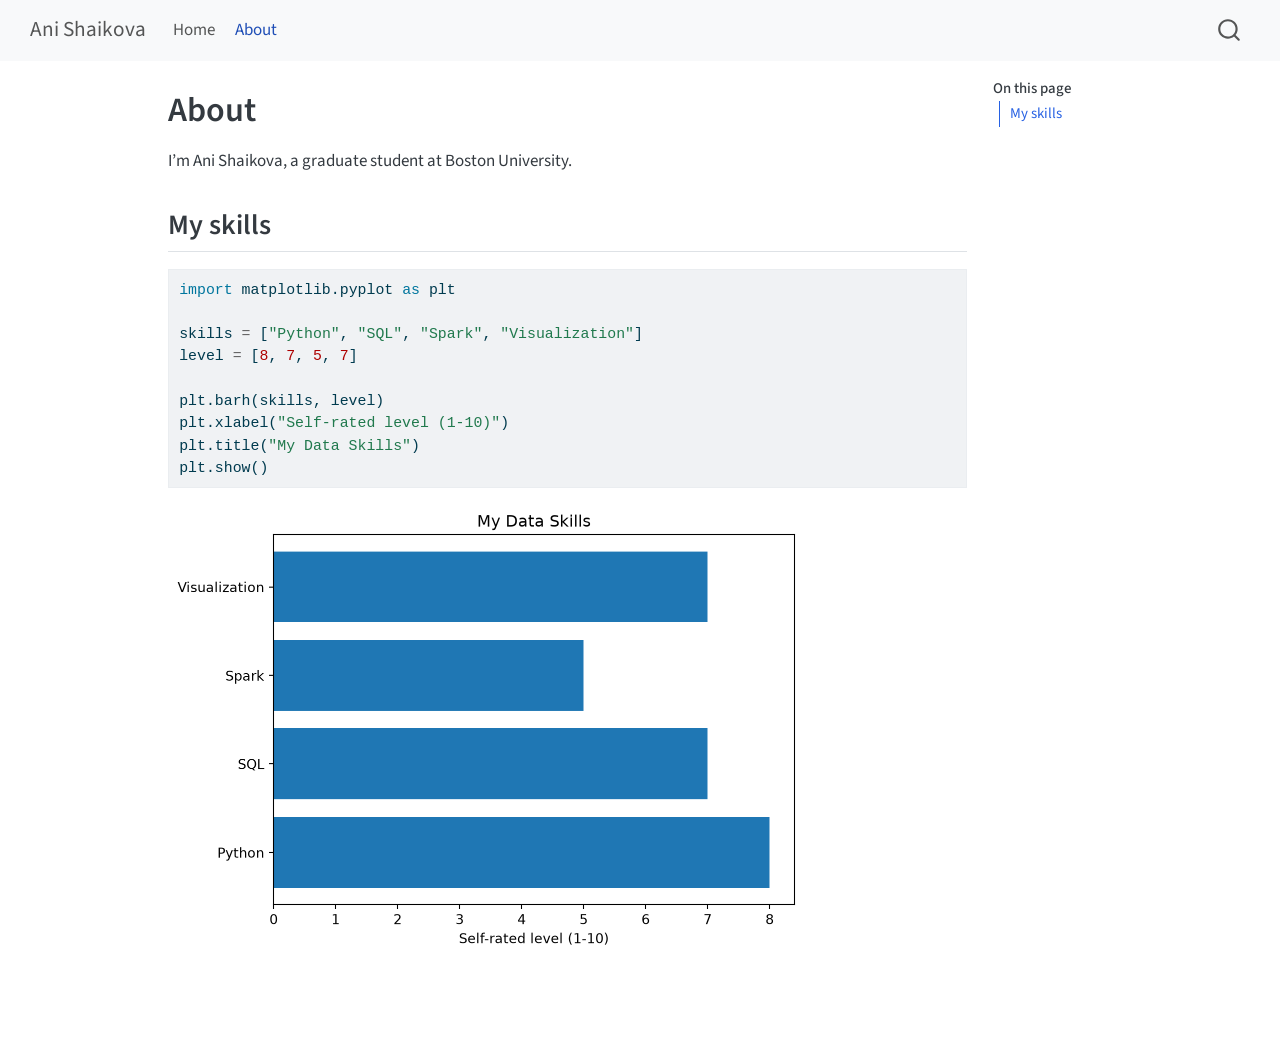
==== docs/about.html @ e674c38f "Initial Quarto website" ====
<!DOCTYPE html>
<html xmlns="http://www.w3.org/1999/xhtml" lang="en" xml:lang="en"><head>

<meta charset="utf-8">
<meta name="generator" content="quarto-1.10.18">

<meta name="viewport" content="width=device-width, initial-scale=1.0, user-scalable=yes">


<title>About – Ani Shaikova</title>
<style>
/* Default styles provided by pandoc.
** See https://pandoc.org/MANUAL.html#variables-for-html for config info.
*/
span.smallcaps{font-variant: small-caps;}
div.columns{display: flex; gap: 1.5em;}
div.column{flex: auto;}
@media screen {
div.columns{gap: min(4vw, 1.5em);}
div.column{overflow-x: auto;}
}
div.hanging-indent{margin-left: 1.5em; text-indent: -1.5em;}
ul.task-list{list-style: none;}
ul.task-list li input[type="checkbox"] {
  width: 0.8em;
  margin: 0 0.8em 0.2em -1em; /* quarto-specific, see https://github.com/quarto-dev/quarto-cli/issues/4556 */ 
  vertical-align: middle;
}
/* CSS for syntax highlighting */
html { -webkit-text-size-adjust: 100%; }
pre > code.sourceCode { white-space: pre; position: relative; }
pre > code.sourceCode > span { display: inline-block; line-height: 1.25; }
pre > code.sourceCode > span:empty { height: 1.2em; }
.sourceCode { overflow: visible; }
code.sourceCode > span { color: inherit; text-decoration: inherit; }
div.sourceCode { margin: 1em 0; }
pre.sourceCode { margin: 0; }
@media screen {
div.sourceCode { overflow: auto; }
}
@media print {
pre > code.sourceCode { white-space: pre-wrap; }
pre > code.sourceCode > span { text-indent: -5em; padding-left: 5em; }
}
pre.numberSource code
  { counter-reset: source-line 0; }
pre.numberSource code > span
  { position: relative; left: -4em; counter-increment: source-line; }
pre.numberSource code > span > a:first-child::before
  { content: counter(source-line);
    position: relative; left: -1em; text-align: right; vertical-align: baseline;
    border: none; display: inline-block;
    -webkit-touch-callout: none; -webkit-user-select: none;
    -khtml-user-select: none; -moz-user-select: none;
    -ms-user-select: none; user-select: none;
    padding: 0 4px; width: 4em;
  }
pre.numberSource { margin-left: 3em;  padding-left: 4px; }
div.sourceCode
  {   }
@media screen {
pre > code.sourceCode > span > a:first-child::before { text-decoration: underline; }
}
</style>


<script src="site_libs/quarto-nav/quarto-nav.js"></script>
<script src="site_libs/quarto-nav/headroom.min.js"></script>
<script src="site_libs/clipboard/clipboard.min.js"></script>
<script src="site_libs/quarto-search/autocomplete.umd.js"></script>
<script src="site_libs/quarto-search/fuse.min.js"></script>
<script src="site_libs/quarto-search/quarto-search.js"></script>
<meta name="quarto:offset" content="./">
<script src="site_libs/quarto-html/quarto.js" type="module"></script>
<script src="site_libs/quarto-html/tabsets/tabsets.js" type="module"></script>
<script src="site_libs/quarto-html/popper.min.js"></script>
<script src="site_libs/quarto-html/tippy.umd.min.js"></script>
<script src="site_libs/quarto-html/anchor.min.js"></script>
<link href="site_libs/quarto-html/tippy.css" rel="stylesheet">
<link href="site_libs/quarto-html/quarto-syntax-highlighting-64a204ab8560d761af7679ceaba22944.css" rel="stylesheet" id="quarto-text-highlighting-styles">
<script src="site_libs/bootstrap/bootstrap.min.js"></script>
<link href="site_libs/bootstrap/bootstrap-icons.css" rel="stylesheet">
<link href="site_libs/bootstrap/bootstrap-66b905eaf8fd7b3c0ab794c947ff3da0.min.css" rel="stylesheet" append-hash="true" id="quarto-bootstrap" data-mode="light">
<script id="quarto-search-options" type="application/json">{
  "location": "navbar",
  "copy-button": false,
  "collapse-after": 3,
  "panel-placement": "end",
  "type": "overlay",
  "limit": 50,
  "keyboard-shortcut": [
    "f",
    "/",
    "s"
  ],
  "show-item-context": false,
  "language": {
    "search-no-results-text": "No results",
    "search-matching-documents-text": "matching documents",
    "search-copy-link-title": "Copy link to search",
    "search-hide-matches-text": "Hide additional matches",
    "search-more-match-text": "more match in this document",
    "search-more-matches-text": "more matches in this document",
    "search-clear-button-title": "Clear",
    "search-text-placeholder": "",
    "search-detached-cancel-button-title": "Cancel",
    "search-submit-button-title": "Submit",
    "search-label": "Search"
  }
}</script>


</head>

<body class="nav-fixed quarto-light">

<div id="quarto-search-results"></div>
  <header id="quarto-header" class="headroom fixed-top">
    <nav class="navbar navbar-expand-lg " data-bs-theme="dark">
      <div class="navbar-container container-fluid">
      <div class="navbar-brand-container mx-auto">
    <a class="navbar-brand" href="./index.html">
    <span class="navbar-title">Ani Shaikova</span>
    </a>
  </div>
            <div id="quarto-search" class="" title="Search"></div>
          <button class="navbar-toggler" type="button" data-bs-toggle="collapse" data-bs-target="#navbarCollapse" aria-controls="navbarCollapse" role="menu" aria-expanded="false" aria-label="Toggle navigation" onclick="if (window.quartoToggleHeadroom) { window.quartoToggleHeadroom(); }">
  <span class="navbar-toggler-icon"></span>
</button>
          <div class="collapse navbar-collapse" id="navbarCollapse">
            <ul class="navbar-nav navbar-nav-scroll me-auto">
  <li class="nav-item">
    <a class="nav-link" href="./index.html"> 
<span class="menu-text">Home</span></a>
  </li>  
  <li class="nav-item">
    <a class="nav-link active" href="./about.html" aria-current="page"> 
<span class="menu-text">About</span></a>
  </li>  
</ul>
          </div> <!-- /navcollapse -->
            <div class="quarto-navbar-tools">
</div>
      </div> <!-- /container-fluid -->
    </nav>
</header>
<!-- content -->
<div id="quarto-content" class="quarto-container page-columns page-rows-contents page-layout-article page-navbar">
<!-- sidebar -->
<!-- margin-sidebar -->
    <div id="quarto-margin-sidebar" class="sidebar margin-sidebar">
        <nav id="TOC" role="doc-toc" class="toc-active">
    <h2 id="toc-title">On this page</h2>
   
  <ul>
  <li><a href="#my-skills" id="toc-my-skills" class="nav-link active" data-scroll-target="#my-skills">My skills</a></li>
  </ul>
</nav>
    </div>
<!-- main -->
<main class="content" id="quarto-document-content">

<header id="title-block-header" class="quarto-title-block default">
<div class="quarto-title">
<h1 class="title">About</h1>
</div>



<div class="quarto-title-meta">

    
  
    
  </div>
  


</header>


<p>I’m Ani Shaikova, a graduate student at Boston University.</p>
<section id="my-skills" class="level2">
<h2 class="anchored" data-anchor-id="my-skills">My skills</h2>
<div id="a8927f23" class="cell" data-execution_count="1">
<div class="code-copy-outer-scaffold"><div class="sourceCode cell-code" id="cb1"><pre class="sourceCode python code-with-copy"><code class="sourceCode python"><span id="cb1-1"><a href="#cb1-1" aria-hidden="true" tabindex="-1"></a><span class="im">import</span> matplotlib.pyplot <span class="im">as</span> plt</span>
<span id="cb1-2"><a href="#cb1-2" aria-hidden="true" tabindex="-1"></a></span>
<span id="cb1-3"><a href="#cb1-3" aria-hidden="true" tabindex="-1"></a>skills <span class="op">=</span> [<span class="st">"Python"</span>, <span class="st">"SQL"</span>, <span class="st">"Spark"</span>, <span class="st">"Visualization"</span>]</span>
<span id="cb1-4"><a href="#cb1-4" aria-hidden="true" tabindex="-1"></a>level <span class="op">=</span> [<span class="dv">8</span>, <span class="dv">7</span>, <span class="dv">5</span>, <span class="dv">7</span>]</span>
<span id="cb1-5"><a href="#cb1-5" aria-hidden="true" tabindex="-1"></a></span>
<span id="cb1-6"><a href="#cb1-6" aria-hidden="true" tabindex="-1"></a>plt.barh(skills, level)</span>
<span id="cb1-7"><a href="#cb1-7" aria-hidden="true" tabindex="-1"></a>plt.xlabel(<span class="st">"Self-rated level (1-10)"</span>)</span>
<span id="cb1-8"><a href="#cb1-8" aria-hidden="true" tabindex="-1"></a>plt.title(<span class="st">"My Data Skills"</span>)</span>
<span id="cb1-9"><a href="#cb1-9" aria-hidden="true" tabindex="-1"></a>plt.show()</span></code></pre></div><button title="Copy to Clipboard" class="code-copy-button"><i class="bi"></i></button></div>
<div class="cell-output cell-output-display">
<div>
<figure class="figure">
<p><img src="about_files/figure-html/cell-2-output-1.png" width="636" height="451" class="figure-img"></p>
</figure>
</div>
</div>
</div>


</section>

</main> <!-- /main -->
<script id="quarto-html-after-body" type="application/javascript">
  window.document.addEventListener("DOMContentLoaded", function (event) {
    const icon = "";
    const anchorJS = new window.AnchorJS();
    anchorJS.options = {
      placement: 'right',
      icon: icon
    };
    anchorJS.add('.anchored');
    const isCodeAnnotation = (el) => {
      for (const clz of el.classList) {
        if (clz.startsWith('code-annotation-')) {                     
          return true;
        }
      }
      return false;
    }
    const onCopySuccess = function(e) {
      // button target
      const button = e.trigger;
      // don't keep focus
      button.blur();
      // flash "checked"
      button.classList.add('code-copy-button-checked');
      var currentTitle = button.getAttribute("title");
      button.setAttribute("title", "Copied!");
      let tooltip;
      if (window.bootstrap) {
        button.setAttribute("data-bs-toggle", "tooltip");
        button.setAttribute("data-bs-placement", "left");
        button.setAttribute("data-bs-title", "Copied!");
        tooltip = new bootstrap.Tooltip(button, 
          { trigger: "manual", 
            customClass: "code-copy-button-tooltip",
            offset: [0, -8]});
        tooltip.show();    
      }
      setTimeout(function() {
        if (tooltip) {
          tooltip.hide();
          button.removeAttribute("data-bs-title");
          button.removeAttribute("data-bs-toggle");
          button.removeAttribute("data-bs-placement");
        }
        button.setAttribute("title", currentTitle);
        button.classList.remove('code-copy-button-checked');
      }, 1000);
      // clear code selection
      e.clearSelection();
    }
    const getTextToCopy = function(trigger) {
      const outerScaffold = trigger.parentElement.cloneNode(true);
      const codeEl = outerScaffold.querySelector('code');
      for (const childEl of codeEl.children) {
        if (isCodeAnnotation(childEl)) {
          childEl.remove();
        }
      }
      return codeEl.innerText;
    }
    const clipboard = new window.ClipboardJS('.code-copy-button:not([data-in-quarto-modal])', {
      text: getTextToCopy
    });
    clipboard.on('success', onCopySuccess);
    if (window.document.getElementById('quarto-embedded-source-code-modal')) {
      const clipboardModal = new window.ClipboardJS('.code-copy-button[data-in-quarto-modal]', {
        text: getTextToCopy,
        container: window.document.getElementById('quarto-embedded-source-code-modal')
      });
      clipboardModal.on('success', onCopySuccess);
    }
      var localhostRegex = new RegExp(/^(?:http|https):\/\/localhost\:?[0-9]*\//);
      var mailtoRegex = new RegExp(/^mailto:/);
        var filterRegex = new RegExp('/' + window.location.host + '/');
      var isInternal = (href) => {
          return filterRegex.test(href) || localhostRegex.test(href) || mailtoRegex.test(href);
      }
      // Inspect non-navigation links and adorn them if external
     var links = window.document.querySelectorAll('a[href]:not(.nav-link):not(.navbar-brand):not(.toc-action):not(.sidebar-link):not(.sidebar-item-toggle):not(.pagination-link):not(.no-external):not([aria-hidden]):not(.dropdown-item):not(.quarto-navigation-tool):not(.about-link)');
      for (var i=0; i<links.length; i++) {
        const link = links[i];
        if (!isInternal(link.href)) {
          // undo the damage that might have been done by quarto-nav.js in the case of
          // links that we want to consider external
          if (link.dataset.originalHref !== undefined) {
            link.href = link.dataset.originalHref;
          }
        }
      }
    function tippyHover(el, contentFn, onTriggerFn, onUntriggerFn) {
      const config = {
        allowHTML: true,
        maxWidth: 500,
        delay: 100,
        arrow: false,
        appendTo: function(el) {
            return el.parentElement;
        },
        interactive: true,
        interactiveBorder: 10,
        theme: 'quarto',
        placement: 'bottom-start',
      };
      if (contentFn) {
        config.content = contentFn;
      }
      if (onTriggerFn) {
        config.onTrigger = onTriggerFn;
      }
      if (onUntriggerFn) {
        config.onUntrigger = onUntriggerFn;
      }
      window.tippy(el, config); 
    }
    const noterefs = window.document.querySelectorAll('a[role="doc-noteref"]');
    for (var i=0; i<noterefs.length; i++) {
      const ref = noterefs[i];
      tippyHover(ref, function() {
        // use id or data attribute instead here
        let href = ref.getAttribute('data-footnote-href') || ref.getAttribute('href');
        try { href = new URL(href).hash; } catch {}
        const id = href.replace(/^#\/?/, "");
        const note = window.document.getElementById(id);
        if (note) {
          return note.innerHTML;
        } else {
          return "";
        }
      });
    }
    const xrefs = window.document.querySelectorAll('a.quarto-xref');
    const processXRef = (id, note) => {
      // Strip column container classes
      const stripColumnClz = (el) => {
        el.classList.remove("page-full", "page-columns");
        if (el.children) {
          for (const child of el.children) {
            stripColumnClz(child);
          }
        }
      }
      stripColumnClz(note)
      if (id === null || id.startsWith('sec-')) {
        // Special case sections, only their first couple elements
        const container = document.createElement("div");
        if (note.children && note.children.length > 2) {
          container.appendChild(note.children[0].cloneNode(true));
          for (let i = 1; i < note.children.length; i++) {
            const child = note.children[i];
            if (child.tagName === "P" && child.innerText === "") {
              continue;
            } else {
              container.appendChild(child.cloneNode(true));
              break;
            }
          }
          if (window.Quarto?.typesetMath) {
            window.Quarto.typesetMath(container);
          }
          return container.innerHTML
        } else {
          if (window.Quarto?.typesetMath) {
            window.Quarto.typesetMath(note);
          }
          return note.innerHTML;
        }
      } else {
        // Remove any anchor links if they are present
        const anchorLink = note.querySelector('a.anchorjs-link');
        if (anchorLink) {
          anchorLink.remove();
        }
        if (window.Quarto?.typesetMath) {
          window.Quarto.typesetMath(note);
        }
        if (note.classList.contains("callout")) {
          return note.outerHTML;
        } else {
          return note.innerHTML;
        }
      }
    }
    for (var i=0; i<xrefs.length; i++) {
      const xref = xrefs[i];
      tippyHover(xref, undefined, function(instance) {
        instance.disable();
        let url = xref.getAttribute('href');
        let hash = undefined; 
        if (url.startsWith('#')) {
          hash = url;
        } else {
          try { hash = new URL(url).hash; } catch {}
        }
        if (hash) {
          const id = hash.replace(/^#\/?/, "");
          const note = window.document.getElementById(id);
          if (note !== null) {
            try {
              const html = processXRef(id, note.cloneNode(true));
              instance.setContent(html);
            } finally {
              instance.enable();
              instance.show();
            }
          } else {
            // See if we can fetch this
            fetch(url.split('#')[0])
            .then(res => res.text())
            .then(html => {
              const parser = new DOMParser();
              const htmlDoc = parser.parseFromString(html, "text/html");
              const note = htmlDoc.getElementById(id);
              if (note !== null) {
                const html = processXRef(id, note);
                instance.setContent(html);
              } 
            }).finally(() => {
              instance.enable();
              instance.show();
            });
          }
        } else {
          // See if we can fetch a full url (with no hash to target)
          // This is a special case and we should probably do some content thinning / targeting
          fetch(url)
          .then(res => res.text())
          .then(html => {
            const parser = new DOMParser();
            const htmlDoc = parser.parseFromString(html, "text/html");
            const note = htmlDoc.querySelector('main.content');
            if (note !== null) {
              // This should only happen for chapter cross references
              // (since there is no id in the URL)
              // remove the first header
              if (note.children.length > 0 && note.children[0].tagName === "HEADER") {
                note.children[0].remove();
              }
              const html = processXRef(null, note);
              instance.setContent(html);
            } 
          }).finally(() => {
            instance.enable();
            instance.show();
          });
        }
      }, function(instance) {
      });
    }
        let selectedAnnoteEl;
        const selectorForAnnotation = ( cell, annotation) => {
          let cellAttr = 'data-code-cell="' + cell + '"';
          let lineAttr = 'data-code-annotation="' +  annotation + '"';
          const selector = 'span[' + cellAttr + '][' + lineAttr + ']';
          return selector;
        }
        const selectCodeLines = (annoteEl) => {
          const doc = window.document;
          const targetCell = annoteEl.getAttribute("data-target-cell");
          const targetAnnotation = annoteEl.getAttribute("data-target-annotation");
          const annoteSpan = window.document.querySelector(selectorForAnnotation(targetCell, targetAnnotation));
          const lines = annoteSpan.getAttribute("data-code-lines").split(",");
          const lineIds = lines.map((line) => {
            return targetCell + "-" + line;
          })
          let top = null;
          let height = null;
          let parent = null;
          if (lineIds.length > 0) {
              //compute the position of the single el (top and bottom and make a div)
              const el = window.document.getElementById(lineIds[0]);
              top = el.offsetTop;
              height = el.offsetHeight;
              parent = el.parentElement.parentElement;
            if (lineIds.length > 1) {
              const lastEl = window.document.getElementById(lineIds[lineIds.length - 1]);
              const bottom = lastEl.offsetTop + lastEl.offsetHeight;
              height = bottom - top;
            }
            if (top !== null && height !== null && parent !== null) {
              // cook up a div (if necessary) and position it 
              let div = window.document.getElementById("code-annotation-line-highlight");
              if (div === null) {
                div = window.document.createElement("div");
                div.setAttribute("id", "code-annotation-line-highlight");
                div.style.position = 'absolute';
                parent.appendChild(div);
              }
              div.style.top = top - 2 + "px";
              div.style.height = height + 4 + "px";
              div.style.left = 0;
              let gutterDiv = window.document.getElementById("code-annotation-line-highlight-gutter");
              if (gutterDiv === null) {
                gutterDiv = window.document.createElement("div");
                gutterDiv.setAttribute("id", "code-annotation-line-highlight-gutter");
                gutterDiv.style.position = 'absolute';
                const codeCell = window.document.getElementById(targetCell);
                const gutter = codeCell.querySelector('.code-annotation-gutter');
                gutter.appendChild(gutterDiv);
              }
              gutterDiv.style.top = top - 2 + "px";
              gutterDiv.style.height = height + 4 + "px";
            }
            selectedAnnoteEl = annoteEl;
          }
        };
        const unselectCodeLines = () => {
          const elementsIds = ["code-annotation-line-highlight", "code-annotation-line-highlight-gutter"];
          elementsIds.forEach((elId) => {
            const div = window.document.getElementById(elId);
            if (div) {
              div.remove();
            }
          });
          selectedAnnoteEl = undefined;
        };
          // Handle positioning of the toggle
      window.addEventListener(
        "resize",
        throttle(() => {
          elRect = undefined;
          if (selectedAnnoteEl) {
            selectCodeLines(selectedAnnoteEl);
          }
        }, 10)
      );
      function throttle(fn, ms) {
      let throttle = false;
      let timer;
        return (...args) => {
          if(!throttle) { // first call gets through
              fn.apply(this, args);
              throttle = true;
          } else { // all the others get throttled
              if(timer) clearTimeout(timer); // cancel #2
              timer = setTimeout(() => {
                fn.apply(this, args);
                timer = throttle = false;
              }, ms);
          }
        };
      }
        // Attach click handler to the DT
        const annoteDls = window.document.querySelectorAll('dt[data-target-cell]');
        for (const annoteDlNode of annoteDls) {
          annoteDlNode.addEventListener('click', (event) => {
            const clickedEl = event.target;
            if (clickedEl !== selectedAnnoteEl) {
              unselectCodeLines();
              const activeEl = window.document.querySelector('dt[data-target-cell].code-annotation-active');
              if (activeEl) {
                activeEl.classList.remove('code-annotation-active');
              }
              selectCodeLines(clickedEl);
              clickedEl.classList.add('code-annotation-active');
            } else {
              // Unselect the line
              unselectCodeLines();
              clickedEl.classList.remove('code-annotation-active');
            }
          });
        }
    const findCites = (el) => {
      const parentEl = el.parentElement;
      if (parentEl) {
        const cites = parentEl.dataset.cites;
        if (cites) {
          return {
            el,
            cites: cites.split(' ')
          };
        } else {
          return findCites(el.parentElement)
        }
      } else {
        return undefined;
      }
    };
    var bibliorefs = window.document.querySelectorAll('a[role="doc-biblioref"]');
    for (var i=0; i<bibliorefs.length; i++) {
      const ref = bibliorefs[i];
      const citeInfo = findCites(ref);
      if (citeInfo) {
        tippyHover(citeInfo.el, function() {
          var popup = window.document.createElement('div');
          citeInfo.cites.forEach(function(cite) {
            var citeDiv = window.document.createElement('div');
            citeDiv.classList.add('hanging-indent');
            citeDiv.classList.add('csl-entry');
            var biblioDiv = window.document.getElementById('ref-' + cite);
            if (biblioDiv) {
              citeDiv.innerHTML = biblioDiv.innerHTML;
            }
            popup.appendChild(citeDiv);
          });
          return popup.innerHTML;
        });
      }
    }
  });
  </script>
</div> <!-- /content -->




</body></html>
---- docs/site_libs/quarto-html/tippy.css ----
.tippy-box[data-animation=fade][data-state=hidden]{opacity:0}[data-tippy-root]{max-width:calc(100vw - 10px)}.tippy-box{position:relative;background-color:#333;color:#fff;border-radius:4px;font-size:14px;line-height:1.4;white-space:normal;outline:0;transition-property:transform,visibility,opacity}.tippy-box[data-placement^=top]>.tippy-arrow{bottom:0}.tippy-box[data-placement^=top]>.tippy-arrow:before{bottom:-7px;left:0;border-width:8px 8px 0;border-top-color:initial;transform-origin:center top}.tippy-box[data-placement^=bottom]>.tippy-arrow{top:0}.tippy-box[data-placement^=bottom]>.tippy-arrow:before{top:-7px;left:0;border-width:0 8px 8px;border-bottom-color:initial;transform-origin:center bottom}.tippy-box[data-placement^=left]>.tippy-arrow{right:0}.tippy-box[data-placement^=left]>.tippy-arrow:before{border-width:8px 0 8px 8px;border-left-color:initial;right:-7px;transform-origin:center left}.tippy-box[data-placement^=right]>.tippy-arrow{left:0}.tippy-box[data-placement^=right]>.tippy-arrow:before{left:-7px;border-width:8px 8px 8px 0;border-right-color:initial;transform-origin:center right}.tippy-box[data-inertia][data-state=visible]{transition-timing-function:cubic-bezier(.54,1.5,.38,1.11)}.tippy-arrow{width:16px;height:16px;color:#333}.tippy-arrow:before{content:"";position:absolute;border-color:transparent;border-style:solid}.tippy-content{position:relative;padding:5px 9px;z-index:1}
---- docs/site_libs/quarto-html/quarto-syntax-highlighting-64a204ab8560d761af7679ceaba22944.css ----
/* quarto syntax highlight colors */
:root {
  --quarto-hl-ot-color: #003B4F;
  --quarto-hl-at-color: #657422;
  --quarto-hl-ss-color: #20794D;
  --quarto-hl-an-color: #5E5E5E;
  --quarto-hl-fu-color: #4758AB;
  --quarto-hl-st-color: #20794D;
  --quarto-hl-cf-color: #003B4F;
  --quarto-hl-op-color: #5E5E5E;
  --quarto-hl-er-color: #AD0000;
  --quarto-hl-bn-color: #AD0000;
  --quarto-hl-al-color: #AD0000;
  --quarto-hl-va-color: #111111;
  --quarto-hl-bu-color: inherit;
  --quarto-hl-ex-color: inherit;
  --quarto-hl-pp-color: #AD0000;
  --quarto-hl-in-color: #5E5E5E;
  --quarto-hl-vs-color: #20794D;
  --quarto-hl-wa-color: #5E5E5E;
  --quarto-hl-do-color: #5E5E5E;
  --quarto-hl-im-color: #00769E;
  --quarto-hl-ch-color: #20794D;
  --quarto-hl-dt-color: #AD0000;
  --quarto-hl-fl-color: #AD0000;
  --quarto-hl-co-color: #5E5E5E;
  --quarto-hl-cv-color: #5E5E5E;
  --quarto-hl-cn-color: #8f5902;
  --quarto-hl-sc-color: #5E5E5E;
  --quarto-hl-dv-color: #AD0000;
  --quarto-hl-kw-color: #003B4F;
}

/* other quarto variables */
:root {
  --quarto-font-monospace: SFMono-Regular, Menlo, Monaco, Consolas, "Liberation Mono", "Courier New", monospace;
}

/* syntax highlight based on Pandoc's rules */
pre > code.sourceCode > span {
  color: #003B4F;
}

code.sourceCode > span {
  color: #003B4F;
}

div.sourceCode,
div.sourceCode pre.sourceCode {
  color: #003B4F;
}

/* Normal */
code span {
  color: #003B4F;
}

/* Alert */
code span.al {
  color: #AD0000;
  font-style: inherit;
}

/* Annotation */
code span.an {
  color: #5E5E5E;
  font-style: inherit;
}

/* Attribute */
code span.at {
  color: #657422;
  font-style: inherit;
}

/* BaseN */
code span.bn {
  color: #AD0000;
  font-style: inherit;
}

/* BuiltIn */
code span.bu {
  font-style: inherit;
}

/* ControlFlow */
code span.cf {
  color: #003B4F;
  font-weight: bold;
  font-style: inherit;
}

/* Char */
code span.ch {
  color: #20794D;
  font-style: inherit;
}

/* Constant */
code span.cn {
  color: #8f5902;
  font-style: inherit;
}

/* Comment */
code span.co {
  color: #5E5E5E;
  font-style: inherit;
}

/* CommentVar */
code span.cv {
  color: #5E5E5E;
  font-style: italic;
}

/* Documentation */
code span.do {
  color: #5E5E5E;
  font-style: italic;
}

/* DataType */
code span.dt {
  color: #AD0000;
  font-style: inherit;
}

/* DecVal */
code span.dv {
  color: #AD0000;
  font-style: inherit;
}

/* Error */
code span.er {
  color: #AD0000;
  font-style: inherit;
}

/* Extension */
code span.ex {
  font-style: inherit;
}

/* Float */
code span.fl {
  color: #AD0000;
  font-style: inherit;
}

/* Function */
code span.fu {
  color: #4758AB;
  font-style: inherit;
}

/* Import */
code span.im {
  color: #00769E;
  font-style: inherit;
}

/* Information */
code span.in {
  color: #5E5E5E;
  font-style: inherit;
}

/* Keyword */
code span.kw {
  color: #003B4F;
  font-weight: bold;
  font-style: inherit;
}

/* Operator */
code span.op {
  color: #5E5E5E;
  font-style: inherit;
}

/* Other */
code span.ot {
  color: #003B4F;
  font-style: inherit;
}

/* Preprocessor */
code span.pp {
  color: #AD0000;
  font-style: inherit;
}

/* SpecialChar */
code span.sc {
  color: #5E5E5E;
  font-style: inherit;
}

/* SpecialString */
code span.ss {
  color: #20794D;
  font-style: inherit;
}

/* String */
code span.st {
  color: #20794D;
  font-style: inherit;
}

/* Variable */
code span.va {
  color: #111111;
  font-style: inherit;
}

/* VerbatimString */
code span.vs {
  color: #20794D;
  font-style: inherit;
}

/* Warning */
code span.wa {
  color: #5E5E5E;
  font-style: italic;
}

.prevent-inlining {
  content: "</";
}

/*# sourceMappingURL=9d8d5bb603a83b8298b89080a598c93b.css.map */
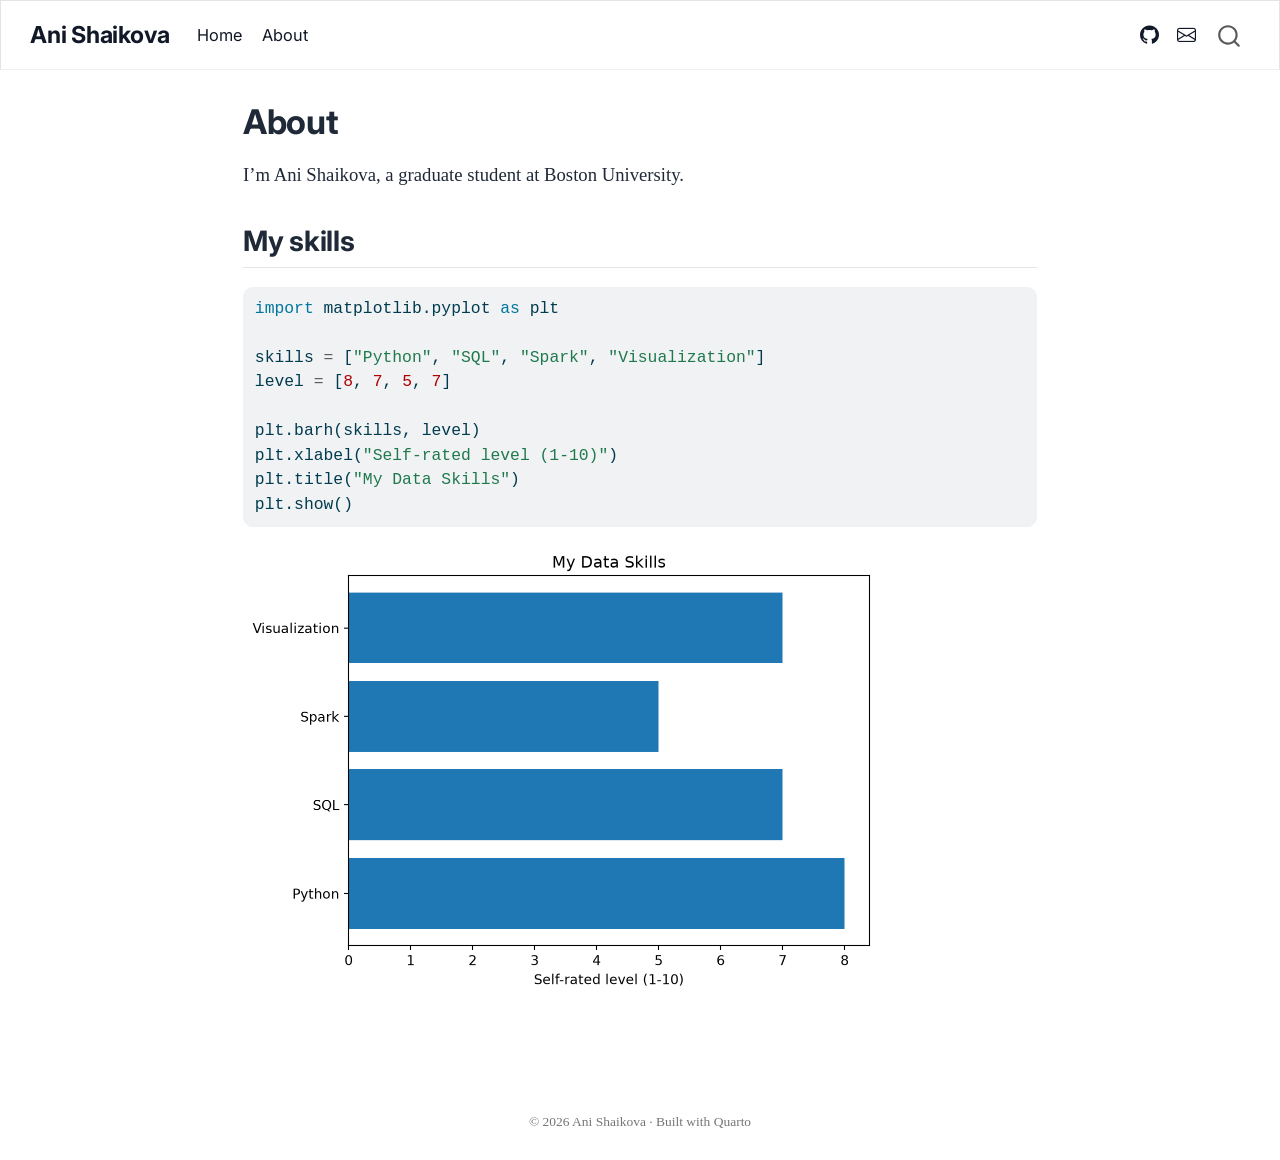
==== commit 80c9ca1a: "About page with photo" ====
--- a/docs/about.html
+++ b/docs/about.html
@@ -80,7 +80,7 @@
 <link href="site_libs/quarto-html/quarto-syntax-highlighting-64a204ab8560d761af7679ceaba22944.css" rel="stylesheet" id="quarto-text-highlighting-styles">
 <script src="site_libs/bootstrap/bootstrap.min.js"></script>
 <link href="site_libs/bootstrap/bootstrap-icons.css" rel="stylesheet">
-<link href="site_libs/bootstrap/bootstrap-66b905eaf8fd7b3c0ab794c947ff3da0.min.css" rel="stylesheet" append-hash="true" id="quarto-bootstrap" data-mode="light">
+<link href="site_libs/bootstrap/bootstrap-5d379dee67351890b533e2b4da05986f.min.css" rel="stylesheet" append-hash="true" id="quarto-bootstrap" data-mode="light">
 <script id="quarto-search-options" type="application/json">{
   "location": "navbar",
   "copy-button": false,
@@ -110,9 +110,10 @@
 }</script>
 
 
+<link rel="stylesheet" href="styles.css">
 </head>
 
-<body class="nav-fixed quarto-light">
+<body class="nav-fixed fullcontent quarto-light">
 
 <div id="quarto-search-results"></div>
   <header id="quarto-header" class="headroom fixed-top">
@@ -138,6 +139,18 @@
 <span class="menu-text">About</span></a>
   </li>  
 </ul>
+            <ul class="navbar-nav navbar-nav-scroll ms-auto">
+  <li class="nav-item compact">
+    <a class="nav-link" href="https://github.com/AniShaikova"> <i class="bi bi-github" role="img">
+</i> 
+<span class="menu-text"></span></a>
+  </li>  
+  <li class="nav-item compact">
+    <a class="nav-link" href="mailto:aniuser@bu.edu"> <i class="bi bi-envelope" role="img">
+</i> 
+<span class="menu-text"></span></a>
+  </li>  
+</ul>
           </div> <!-- /navcollapse -->
             <div class="quarto-navbar-tools">
 </div>
@@ -148,15 +161,7 @@
 <div id="quarto-content" class="quarto-container page-columns page-rows-contents page-layout-article page-navbar">
 <!-- sidebar -->
 <!-- margin-sidebar -->
-    <div id="quarto-margin-sidebar" class="sidebar margin-sidebar">
-        <nav id="TOC" role="doc-toc" class="toc-active">
-    <h2 id="toc-title">On this page</h2>
-   
-  <ul>
-  <li><a href="#my-skills" id="toc-my-skills" class="nav-link active" data-scroll-target="#my-skills">My skills</a></li>
-  </ul>
-</nav>
-    </div>
+    
 <!-- main -->
 <main class="content" id="quarto-document-content">
 
@@ -182,7 +187,7 @@
 <p>I’m Ani Shaikova, a graduate student at Boston University.</p>
 <section id="my-skills" class="level2">
 <h2 class="anchored" data-anchor-id="my-skills">My skills</h2>
-<div id="a8927f23" class="cell" data-execution_count="1">
+<div id="3a0f2cf6" class="cell" data-execution_count="1">
 <div class="code-copy-outer-scaffold"><div class="sourceCode cell-code" id="cb1"><pre class="sourceCode python code-with-copy"><code class="sourceCode python"><span id="cb1-1"><a href="#cb1-1" aria-hidden="true" tabindex="-1"></a><span class="im">import</span> matplotlib.pyplot <span class="im">as</span> plt</span>
 <span id="cb1-2"><a href="#cb1-2" aria-hidden="true" tabindex="-1"></a></span>
 <span id="cb1-3"><a href="#cb1-3" aria-hidden="true" tabindex="-1"></a>skills <span class="op">=</span> [<span class="st">"Python"</span>, <span class="st">"SQL"</span>, <span class="st">"Spark"</span>, <span class="st">"Visualization"</span>]</span>
@@ -606,6 +611,19 @@
   });
   </script>
 </div> <!-- /content -->
+<footer class="footer">
+  <div class="nav-footer">
+    <div class="nav-footer-left">
+      &nbsp;
+    </div>   
+    <div class="nav-footer-center">
+<p>© 2026 Ani Shaikova · Built with Quarto</p>
+</div>
+    <div class="nav-footer-right">
+      &nbsp;
+    </div>
+  </div>
+</footer>
 
 
 
--- a/docs/styles.css
+++ b/docs/styles.css
@@ -0,0 +1,21 @@
+@import url('https://fonts.googleapis.com/css2?family=Inter:wght@400;500;600;700&display=swap');
+
+body {
+  font-family: 'Inter', sans-serif;
+  color: #1f2937;
+  line-height: 1.7;
+}
+h1, h2, h3, .navbar-brand {
+  font-family: 'Inter', sans-serif;
+  font-weight: 700;
+  letter-spacing: -0.01em;
+}
+.navbar {
+  background-color: #ffffff !important;
+  border-bottom: 1px solid #eef0f3;
+}
+.navbar .nav-link, .navbar-brand { color: #111827 !important; }
+a { color: #2563eb; text-decoration: none; }
+a:hover { text-decoration: underline; }
+.subtitle { color: #6b7280; font-weight: 400; }
+div.sourceCode { border-radius: 10px; border: 1px solid #eef0f3; }
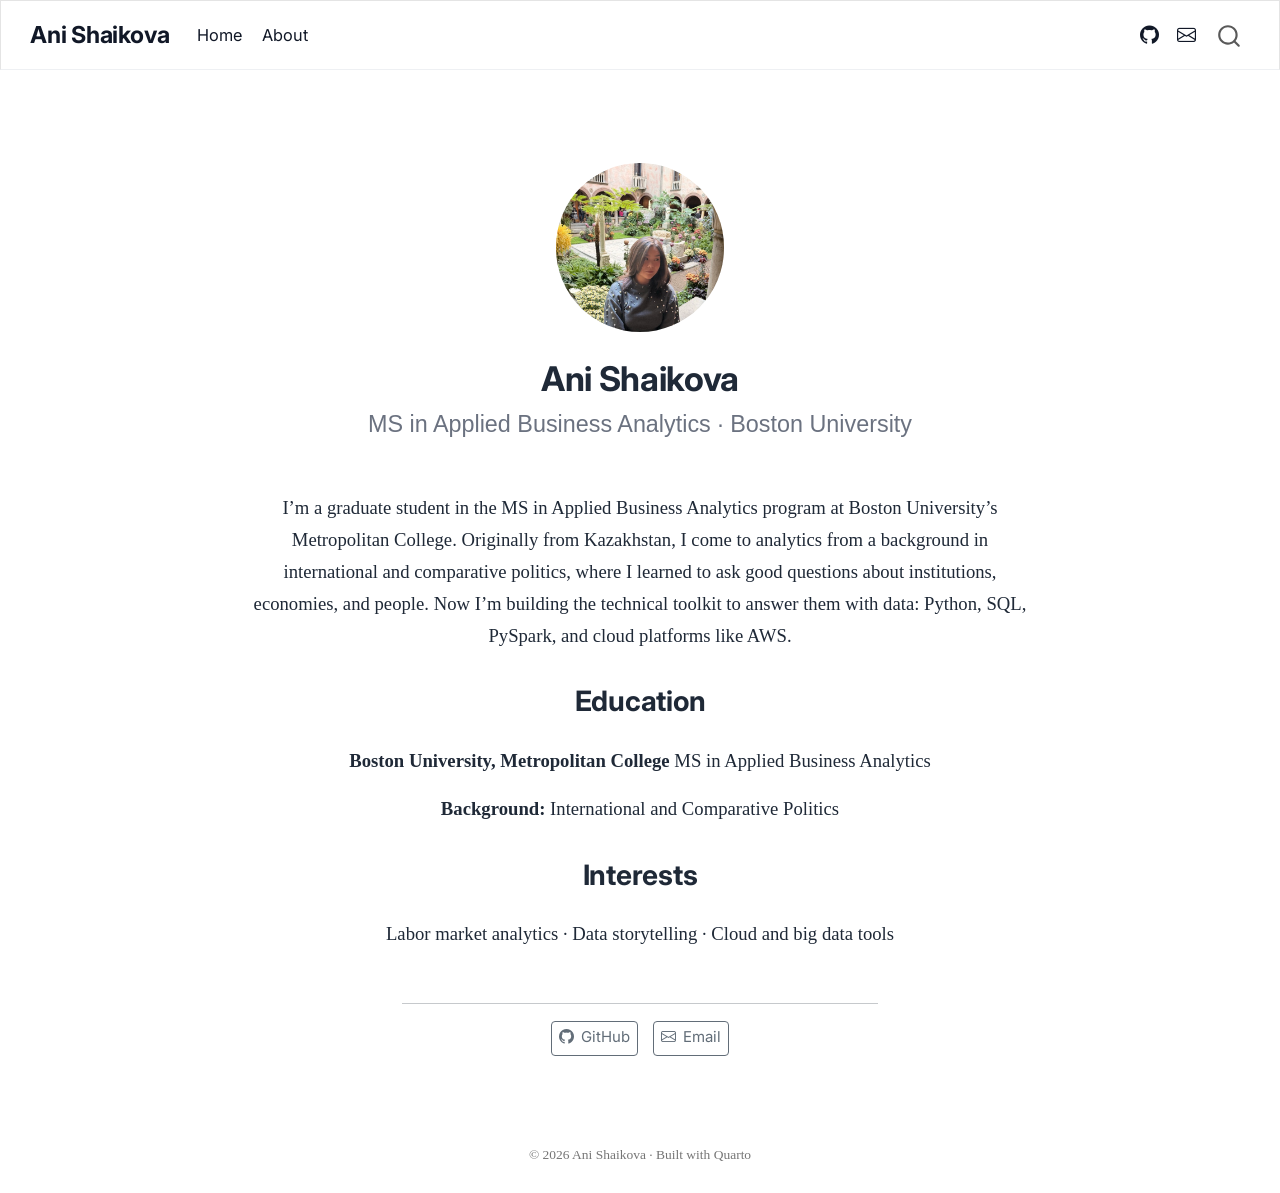
==== commit 0386e0fc: "Add profile photo" ====
--- a/docs/about.html
+++ b/docs/about.html
@@ -7,7 +7,7 @@
 <meta name="viewport" content="width=device-width, initial-scale=1.0, user-scalable=yes">
 
 
-<title>About – Ani Shaikova</title>
+<title>Ani Shaikova</title>
 <style>
 /* Default styles provided by pandoc.
 ** See https://pandoc.org/MANUAL.html#variables-for-html for config info.
@@ -26,41 +26,6 @@
   margin: 0 0.8em 0.2em -1em; /* quarto-specific, see https://github.com/quarto-dev/quarto-cli/issues/4556 */ 
   vertical-align: middle;
 }
-/* CSS for syntax highlighting */
-html { -webkit-text-size-adjust: 100%; }
-pre > code.sourceCode { white-space: pre; position: relative; }
-pre > code.sourceCode > span { display: inline-block; line-height: 1.25; }
-pre > code.sourceCode > span:empty { height: 1.2em; }
-.sourceCode { overflow: visible; }
-code.sourceCode > span { color: inherit; text-decoration: inherit; }
-div.sourceCode { margin: 1em 0; }
-pre.sourceCode { margin: 0; }
-@media screen {
-div.sourceCode { overflow: auto; }
-}
-@media print {
-pre > code.sourceCode { white-space: pre-wrap; }
-pre > code.sourceCode > span { text-indent: -5em; padding-left: 5em; }
-}
-pre.numberSource code
-  { counter-reset: source-line 0; }
-pre.numberSource code > span
-  { position: relative; left: -4em; counter-increment: source-line; }
-pre.numberSource code > span > a:first-child::before
-  { content: counter(source-line);
-    position: relative; left: -1em; text-align: right; vertical-align: baseline;
-    border: none; display: inline-block;
-    -webkit-touch-callout: none; -webkit-user-select: none;
-    -khtml-user-select: none; -moz-user-select: none;
-    -ms-user-select: none; user-select: none;
-    padding: 0 4px; width: 4em;
-  }
-pre.numberSource { margin-left: 3em;  padding-left: 4px; }
-div.sourceCode
-  {   }
-@media screen {
-pre > code.sourceCode > span > a:first-child::before { text-decoration: underline; }
-}
 </style>
 
 
@@ -75,7 +40,6 @@
 <script src="site_libs/quarto-html/tabsets/tabsets.js" type="module"></script>
 <script src="site_libs/quarto-html/popper.min.js"></script>
 <script src="site_libs/quarto-html/tippy.umd.min.js"></script>
-<script src="site_libs/quarto-html/anchor.min.js"></script>
 <link href="site_libs/quarto-html/tippy.css" rel="stylesheet">
 <link href="site_libs/quarto-html/quarto-syntax-highlighting-64a204ab8560d761af7679ceaba22944.css" rel="stylesheet" id="quarto-text-highlighting-styles">
 <script src="site_libs/bootstrap/bootstrap.min.js"></script>
@@ -163,62 +127,45 @@
 <!-- margin-sidebar -->
     
 <!-- main -->
-<main class="content" id="quarto-document-content">
-
-<header id="title-block-header" class="quarto-title-block default">
+<div class="quarto-about-jolla">
+  <img src="profile.jpg" class="about-image
+  round " style="height: 9em; width: 9em;">
+ <header id="title-block-header" class="quarto-title-block default">
 <div class="quarto-title">
-<h1 class="title">About</h1>
+<h1 class="title">Ani Shaikova</h1>
+<p class="subtitle lead">MS in Applied Business Analytics · Boston University</p>
 </div>
-
-
-
 <div class="quarto-title-meta">
-
-    
-  
-    
   </div>
-  
-
-
-</header>
-
-
-<p>I’m Ani Shaikova, a graduate student at Boston University.</p>
-<section id="my-skills" class="level2">
-<h2 class="anchored" data-anchor-id="my-skills">My skills</h2>
-<div id="3a0f2cf6" class="cell" data-execution_count="1">
-<div class="code-copy-outer-scaffold"><div class="sourceCode cell-code" id="cb1"><pre class="sourceCode python code-with-copy"><code class="sourceCode python"><span id="cb1-1"><a href="#cb1-1" aria-hidden="true" tabindex="-1"></a><span class="im">import</span> matplotlib.pyplot <span class="im">as</span> plt</span>
-<span id="cb1-2"><a href="#cb1-2" aria-hidden="true" tabindex="-1"></a></span>
-<span id="cb1-3"><a href="#cb1-3" aria-hidden="true" tabindex="-1"></a>skills <span class="op">=</span> [<span class="st">"Python"</span>, <span class="st">"SQL"</span>, <span class="st">"Spark"</span>, <span class="st">"Visualization"</span>]</span>
-<span id="cb1-4"><a href="#cb1-4" aria-hidden="true" tabindex="-1"></a>level <span class="op">=</span> [<span class="dv">8</span>, <span class="dv">7</span>, <span class="dv">5</span>, <span class="dv">7</span>]</span>
-<span id="cb1-5"><a href="#cb1-5" aria-hidden="true" tabindex="-1"></a></span>
-<span id="cb1-6"><a href="#cb1-6" aria-hidden="true" tabindex="-1"></a>plt.barh(skills, level)</span>
-<span id="cb1-7"><a href="#cb1-7" aria-hidden="true" tabindex="-1"></a>plt.xlabel(<span class="st">"Self-rated level (1-10)"</span>)</span>
-<span id="cb1-8"><a href="#cb1-8" aria-hidden="true" tabindex="-1"></a>plt.title(<span class="st">"My Data Skills"</span>)</span>
-<span id="cb1-9"><a href="#cb1-9" aria-hidden="true" tabindex="-1"></a>plt.show()</span></code></pre></div><button title="Copy to Clipboard" class="code-copy-button"><i class="bi"></i></button></div>
-<div class="cell-output cell-output-display">
-<div>
-<figure class="figure">
-<p><img src="about_files/figure-html/cell-2-output-1.png" width="636" height="451" class="figure-img"></p>
-</figure>
+</header><main class="content" id="quarto-document-content">
+<p>I’m a graduate student in the MS in Applied Business Analytics program at Boston University’s Metropolitan College. Originally from Kazakhstan, I come to analytics from a background in international and comparative politics, where I learned to ask good questions about institutions, economies, and people. Now I’m building the technical toolkit to answer them with data: Python, SQL, PySpark, and cloud platforms like AWS.</p>
+<section id="education" class="level2">
+<h2 data-anchor-id="education">Education</h2>
+<p><strong>Boston University, Metropolitan College</strong> MS in Applied Business Analytics</p>
+<p><strong>Background:</strong> International and Comparative Politics</p>
+</section>
+<section id="interests" class="level2">
+<h2 data-anchor-id="interests">Interests</h2>
+<p>Labor market analytics · Data storytelling · Cloud and big data tools</p>
+
+
+</section>
+</main> 
+  <hr class="about-sep">
+   <div class="about-links">
+  <a href="https://github.com/AniShaikova" class="about-link" rel="" target="">
+    <i class="bi bi-github"></i>
+     <span class="about-link-text">GitHub</span>
+  </a>
+  <a href="mailto:aniuser@bu.edu" class="about-link" rel="" target="">
+    <i class="bi bi-envelope"></i>
+     <span class="about-link-text">Email</span>
+  </a>
 </div>
 </div>
-</div>
-
-
-</section>
-
-</main> <!-- /main -->
+ <!-- /main -->
 <script id="quarto-html-after-body" type="application/javascript">
   window.document.addEventListener("DOMContentLoaded", function (event) {
-    const icon = "";
-    const anchorJS = new window.AnchorJS();
-    anchorJS.options = {
-      placement: 'right',
-      icon: icon
-    };
-    anchorJS.add('.anchored');
     const isCodeAnnotation = (el) => {
       for (const clz of el.classList) {
         if (clz.startsWith('code-annotation-')) {                     
